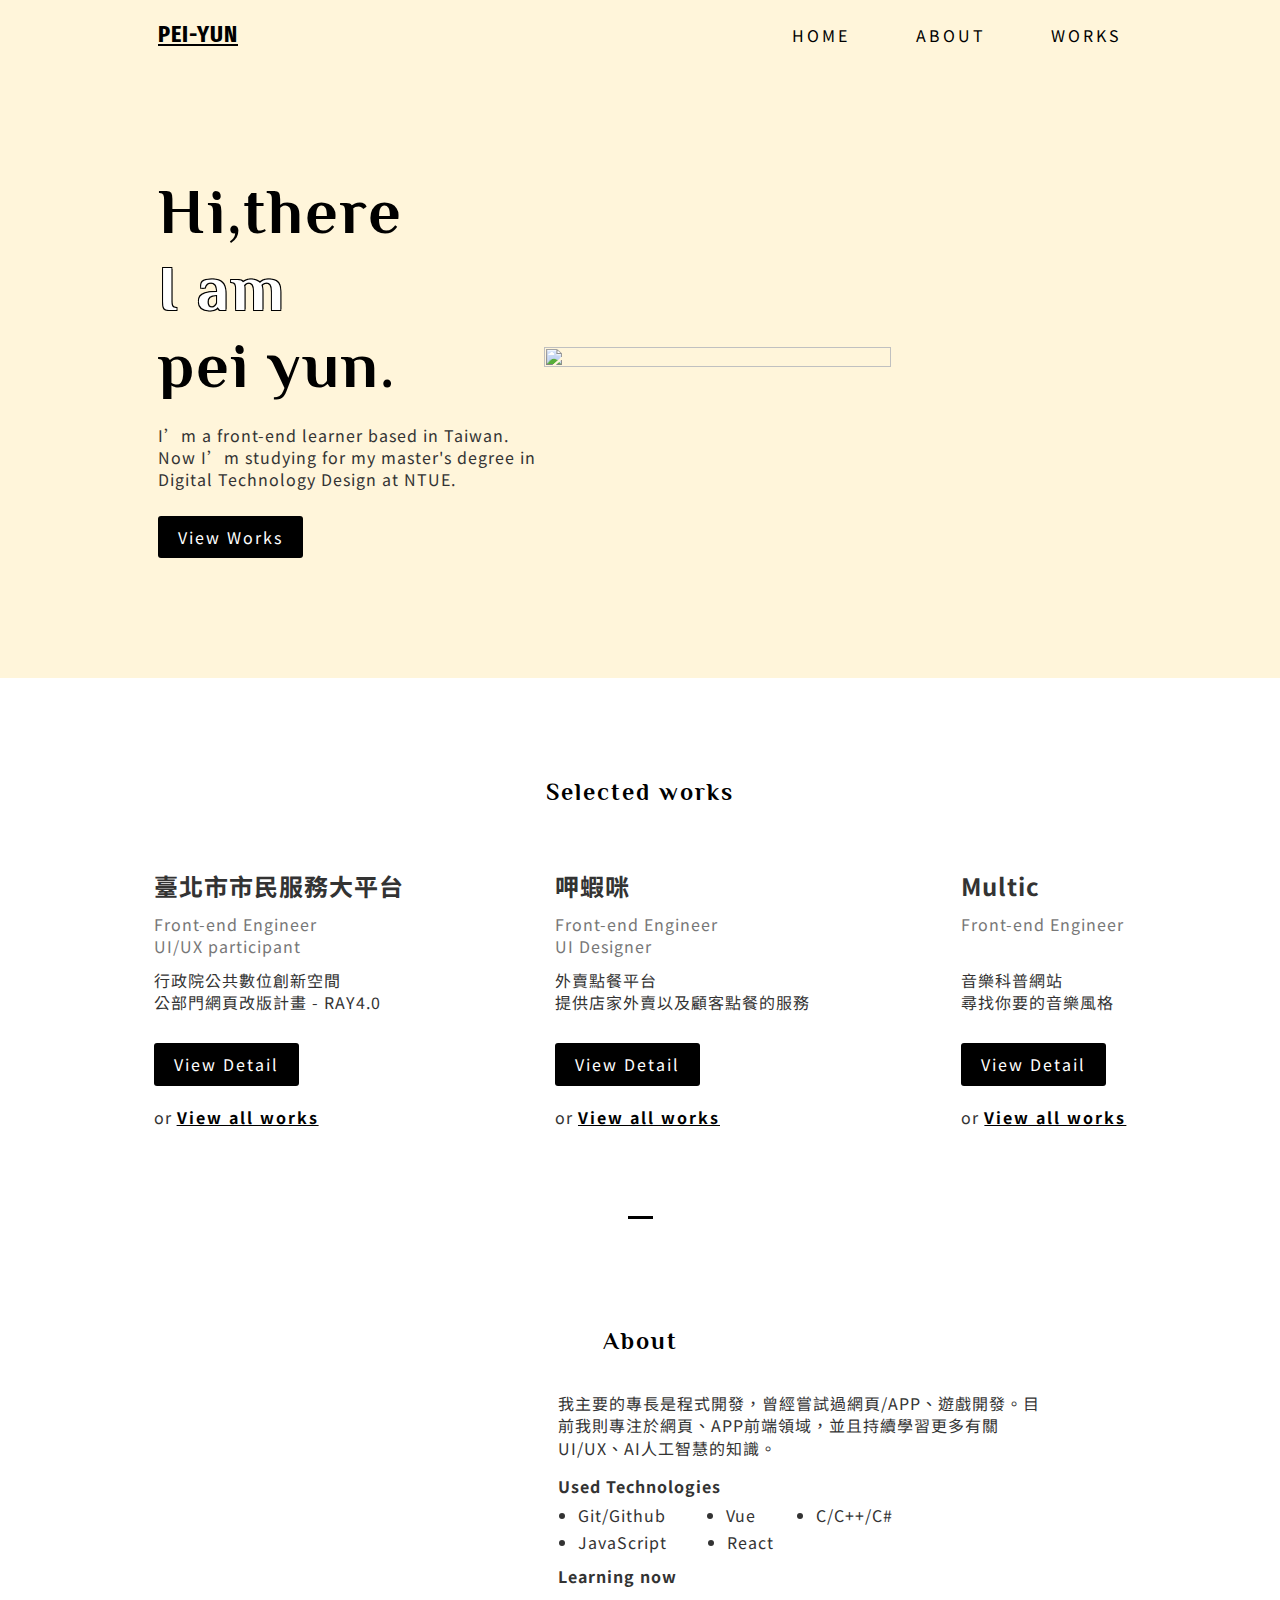
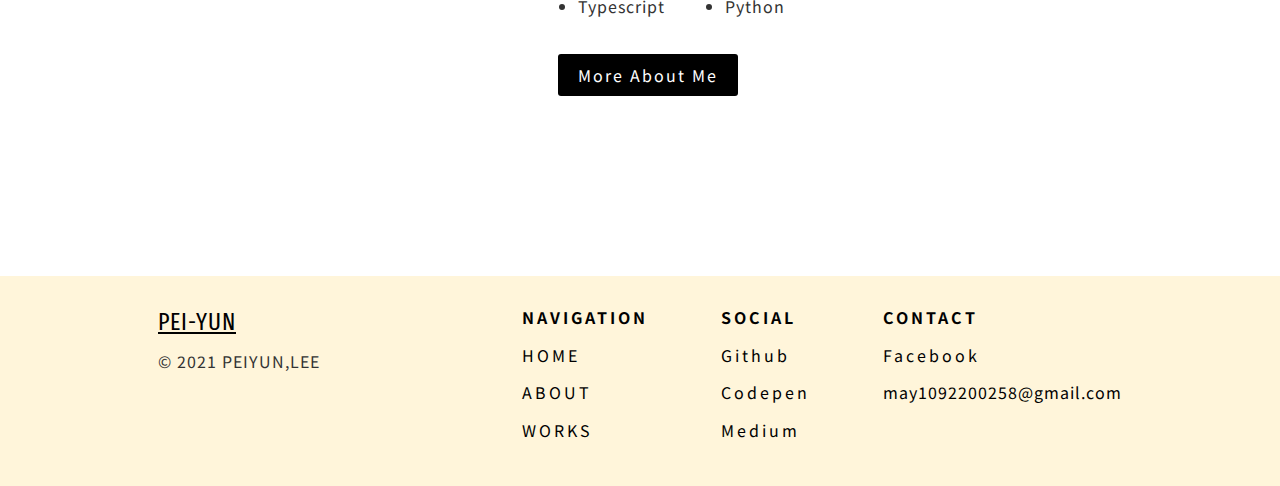
==== index.html @ 57c2bfaf "about" ====
<!DOCTYPE html>
<html lang="en">

<head>
    <meta charset="UTF-8">
    <meta http-equiv="X-UA-Compatible" content="IE=edge">
    <meta name="viewport" content="width=device-width, initial-scale=1.0">
    <title>Peiyun's website</title>
    <link rel="stylesheet" href="css/normalize.css">
    <link rel="stylesheet" href="css/style.css">
    <link rel="stylesheet" href="css/header.css">
    <link rel="stylesheet" href="css/home.css">
    <link rel="stylesheet" href="css/footer.css">
</head>

<body>
    <header>
        <div id="header-content" class="header-content wrapper-content">
            <h1 class="logo">PEI-YUN</h1>
            <div id="hamburger" class="wrapper-hamburger">
                <div class="cross-button-top cross-button"></div>
                <div class="cross-button-bottom cross-button"></div>
            </div>
            <nav class="header-nav">
                <a href="" class="link-text">HOME</a>
                <a href="./about.html" class="link-text">ABOUT</a>
                <a href="./works.html" class="link-text">WORKS</a>
            </nav>
        </div>
    </header>
    <main>
        <section class="section-primary">
            <div class="primary-content wrapper-content">
                <div class="wrapper-primary-text">
                    <h2 class="primary__title section__title">Hi,there<br><span class="section__title">I
                            am</span><br>pei yun.</h2>
                    <p class="primary__text">I’m a front-end learner based in Taiwan.<br>
                        Now I’m studying for my master's degree in Digital Technology Design at NTUE.
                    </p>
                    <a href="./works.html" class="primary__link-button link-button">View Works</a>
                    <div class="primary__social">
                        <img src="assets/images/github.png" alt="">
                        <img src="assets/images/codepen.png" alt="">
                        <img src="assets/images/facebook.png" alt="">
                        <img src="assets/images/medium.png" alt="">
                    </div>
                </div>
                <img class="primary__main-img" src="assets/images/headerimg.png" alt="">
            </div>
        </section>
        <section class="section-selected-works">
            <div class="secondary-content wrapper-content">
                <h2 class="secondary__title section__title">Selected works</h2>
                <div class="wrapper-selected-works">
                    <div class="wrapper-work">
                        <img src="assets/images/selected-work-1.png" alt="">
                        <div class="wrapper-work-text">
                            <h3 class="work__title">臺北市市民服務大平台</h3>
                            <div class="work__position">Front-end Engineer<br>UI/UX participant</div>
                            <div>行政院公共數位創新空間<br>公部門網頁改版計畫 - RAY4.0</div>
                            <a href="./work.html?id=0" class="work__link-button link-button">View Detail</a>
                            <div>or <a href="./works.html" class="work__link link-text">View all works</a></div>
                        </div>
                    </div>
                    <div class="wrapper-work">
                        <img src="assets/images/selected-work-2.png" alt="">
                        <div class="wrapper-work-text">
                            <h3 class="work__title">呷蝦咪</h3>
                            <div class="work__position">Front-end Engineer<br>UI Designer</div>
                            <div>外賣點餐平台<br>提供店家外賣以及顧客點餐的服務</div>
                            <a href="" class="work__link-button link-button">View Detail</a>
                            <div>or <a href="./works.html" class="work__link link-text">View all works</a></div>
                        </div>
                    </div>
                    <div class="wrapper-work">
                        <img src="assets/images/selected-work-3.png" alt="">
                        <div class="wrapper-work-text">
                            <h3 class="work__title">Multic</h3>
                            <div class="work__position">Front-end Engineer</div>
                            <div>音樂科普網站<br>尋找你要的音樂風格</div>
                            <a href="" class="work__link-button link-button">View Detail</a>
                            <div>or <a href="./works.html" class="work__link link-text">View all works</a></div>
                        </div>
                    </div>
                </div>
            </div>
        </section>
        <hr>
        <section class="section-about">
            <div class="secondary-content wrapper-content">
                <h2 class="secondary__title section__title">About</h2>
                <div class="wrapper-about">
                    <img class="about__img" src="assets/images/me-big.png" alt="">
                    <div class="wrapper-about-text">
                        <p>
                            我主要的專長是程式開發，曾經嘗試過網頁/APP、遊戲開發。目前我則專注於網頁、APP前端領域，並且持續學習更多有關UI/UX、AI人工智慧的知識。</p>
                        <div class="about__title">Used Technologies</div>
                        <ul class="about__skill-list">
                            <li class="about__skill-item">Git/Github</li>
                            <li class="about__skill-item">Vue</li>
                            <li class="about__skill-item">C/C++/C#</li>
                            <li class="about__skill-item">JavaScript</li>
                            <li class="about__skill-item">React</li>
                        </ul>
                        <div class="about__title">Learning now</div>
                        <ul class="about__skill-list">
                            <li class="about__skill-item">Typescript</li>
                            <li class="about__skill-item">Python</li>
                        </ul>
                        <a href="" class="about__link-button link-button">More About Me</a>
                    </div>
                </div>
            </div>
        </section>
    </main>
    <footer>
        <div class="footer-content wrapper-content">
            <div>
                <div class="logo">PEI-YUN</div>
                <div class="footer__license">© 2021 PEIYUN,LEE</div>
            </div>
            <nav>
                <div class="footer-nav-list">
                    <div class="footer-nav-list__title">NAVIGATION</div>
                    <a href="" class="footer-nav-list__text link-text">HOME</a>
                    <a href="./about.html" class="footer-nav-list__text link-text">ABOUT</a>
                    <a href="./works.html" class="footer-nav-list__text link-text">WORKS</a>
                </div>
                <div class="footer-nav-list">
                    <div class="footer-nav-list__title">SOCIAL</div>
                    <a href="https://github.com/peiyunlee" class="footer-nav-list__text link-text" target="_blank">Github</a>
                    <a href="https://codepen.io/may3256" class="footer-nav-list__text link-text" target="_blank">Codepen</a>
                    <a href="" class="footer-nav-list__text link-text" target="_blank">Medium</a>
                </div>
                <div class="footer-nav-list">
                    <div class="footer-nav-list__title">CONTACT</div>
                    <a href="https://www.facebook.com/may3256" class="footer-nav-list__text link-text" target="_blank">Facebook</a>
                    <div class="footer-nav-list__text">may1092200258@gmail.com</div>
                </div>
            </nav>
        </div>
    </footer>
    <script src="js/index.js"></script>
</body>
</html>
---- css/style.css ----
@import url("https://fonts.googleapis.com/css2?family=Noto+Sans+TC:wght@400;500;700&family=Fira+Sans+Extra+Condensed:ital,wght@1,700&family=Philosopher:wght@700&display=swap");
body {
  margin: 0;
  font-family: "Noto sans TC", sans-serif;
  letter-spacing: 1px;
  color: #333;
  line-height: 1.4;
}

a {
  text-decoration: none;
  color: #000;
}

.wrapper-content {
  box-sizing: border-box;
  position: relative;
  width: 100%;
  max-width: 1024px;
  margin: 0 auto;
}

@media screen and (max-width: 1023px) {
  .wrapper-content {
    max-width: auto;
  }
}

.section__title {
  font-family: "Philosopher";
  font-weight: bold;
  color: #000;
  letter-spacing: 2px;
  line-height: 1.2;
}

hr {
  width: 25px;
  background-color: #000;
  height: 3px;
  border: none;
}
---- css/header.css ----
header{
  background-color: #fff5da;
}

.header-white {
  background-color: white;
}

.header-content {
  width: 100%;
  background-color: #fff5da;
  height: 70px;
  padding-left: 30px;
  padding-right: 30px;
  display: flex;
  justify-content: space-between;
  align-items: center;
}

.header-content-white {
  background-color: white;
}

.logo {
  font-family: "Fira Sans Extra Condensed", sans-serif;
  color: #000;
  font-size: 24px;
  text-decoration: underline;
}

.header-nav {
  width: 330px;
  display: flex;
  justify-content: space-between;
}

.link-text {
  letter-spacing: 3px;
}

.link-text:hover {
  transition: all 0.2s;
  color: #ffb500;
}

@media screen and (max-width: 767px) {

  .header-content {
    transition: background-color 0.2s;
  }

  .wrapper-hamburger {
    height: 15px;
    display: flex;
    flex-direction: column;
    justify-content: space-between;
    cursor: pointer;
  }

  .cross-button {
    width: 30px;
    height: 3px;
    background-color: #333;
    transition: all 0.2s;
  }

  .header-nav {
    display: none;
  }

  .header-content_active {
    background-color: #333;
    height: 100vh;
    display: flex;
    flex-wrap: wrap;
    justify-content: space-between;
    align-content: flex-start;
    align-items: center;
    padding-bottom: 20px;
  }

  .header-content_active .header-nav {
    width: 100%;
    display: flex;
    flex-direction: column;
    align-items: center;
    margin-top: 20vh;
  }

  .header-content_active .logo {
    color: white;
  }

  .header-content_active .link-text {
    color: white;
    font-size: 36px;
    margin-bottom: 50px;
  }

  .header-content_active .wrapper-hamburger {
    height: 30px;
    justify-content: center;
  }

  .header-content_active .cross-button {
    background-color: white;
  }

  .header-content_active .cross-button-top {
    transform: rotate(45deg) translateY(2px);
  }

  .header-content_active .cross-button-bottom {
    transform: rotate(-45deg) translateY(-2px);
  }
}
---- css/home.css ----
/* primary */

.section-primary{
  background-color: #fff5da;
}

.primary-content {
    background-color: #fff5da;
    display: flex;
    justify-content: center;
    align-items: center;
    padding-top: 50px;
    padding-bottom: 80px;
    padding-left: 30px;
    padding-right: 30px;
  }
  
  .wrapper-primary-text {
    width: 40%;
  }
  
  .primary__main-img {
    width: 60%;
    height: 100%;
  }
  
  .primary__title {
    font-size: 64px;
    margin-bottom: 20px;
  }
  
  .primary__title > span {
    color: white;
    text-shadow: -1px -1px 0 #000, 1px -1px 0 #000, -1px 1px 0 #000,
      1px 1px 0 #000;
  }
  
  .primary__text {
    margin-bottom: 25px;
  }
  
  .link-button {
    display: inline-block;
    letter-spacing: 2px;
    background-color: #000;
    color: white;
    border-radius: 3px;
    padding: 10px 20px;
  }
  
  .link-button:hover {
    background-color: #ffb500;
    transition: all 0.2s;
  }
  
  .primary__link-button {
    margin-bottom: 40px;
  }
  
  .primary__social {
    width: 150px;
    display: flex;
    justify-content: space-between;
    align-items: center;
  }

  .primary__social img{
    cursor: pointer;
  }
  
  @media screen and (max-width: 1023px) and (min-width: 768px) {
    .primary-content {
      padding-bottom: 0;
    }
  
    .wrapper-primary-text {
      width: 50%;
      padding-bottom: 80px;
    }
  
    .primary__main-img {
      width: 50%;
      align-self: flex-end;
    }
  }
  
  @media screen and (max-width: 767px) {
    .primary-content {
      flex-direction: column;
      padding-bottom: 0;
      padding-top: 70px;
    }
    .wrapper-primary-text {
      width: 90%;
    }
  
    .primary__title {
      font-size: 48px;
    }
  
    .primary__social {
      display: none;
    }
  
    .primary__main-img {
      width: 80%;
      align-self: center;
    }
  }
  
  /* selected works */
  
  .secondary-content {
    padding-top: 80px;
    padding-bottom: 80px;
    display: flex;
    flex-direction: column;
    align-items: center;
  }
  
  .wrapper-selected-works {
    width: 95%;
    display: flex;
    justify-content: space-between;
  }
  
  .work__title {
    font-size: 24px;
    margin-top: 20px;
    margin-bottom: 10px;
  }
  
  .work__position {
    height: 46px;
    color: #777;
    margin-bottom: 10px;
  }
  
  .work__link-button {
    margin-top: 30px;
    margin-bottom: 20px;
  }
  
  .work__link {
    text-decoration: underline;
    font-weight: bold;
    letter-spacing: 2px;
  }
  
  @media screen and (max-width: 1023px) and (min-width: 768px) {
    .wrapper-selected-works {
      width: 600px;
      flex-direction: column;
      justify-content: flex-start;
    }
    .wrapper-work {
      display: flex;
      margin-bottom: 50px;
    }
    .wrapper-work-text {
      display: flex;
      flex-direction: column;
      align-items: flex-start;
      margin-left: 30px;
    }
    .work__title {
      margin-top: 0;
    }
  }
  
  @media screen and (max-width: 767px) {
    .wrapper-selected-works {
      width: 300px;
      flex-direction: column;
    }
    .work__title {
      font-size: 20px;
    }
    .wrapper-work {
      margin-bottom: 50px;
    }
  }
  
  /* about */
  
  .wrapper-about {
    width: 80%;
    display: flex;
    align-items: flex-start;
    justify-content: space-between;
  }
  
  .wrapper-about-text {
    width: 60%;
  }
  
  .about__img {
    margin-top: 40px;
  }
  
  .about__title {
    font-weight: bold;
    margin-top: 10px;
  }
  
  .about__skill-list {
    display: flex;
    flex-wrap: wrap;
    margin: 5px 0;
    padding-left: 20px;
  }
  
  .about__skill-item {
    margin: 2px 60px 2px 0;
  }
  
  .about__link-button {
    margin-top: 30px;
  }
  
  @media screen and (max-width: 1023px) and (min-width: 768px) {
    .wrapper-about {
      max-width: 820px;
      width: 90%;
    }
  }
  
  @media screen and (max-width: 767px) {
    .wrapper-about {
      width: 95%;
      flex-direction: column;
      align-items: center;
      justify-content: flex-start;
    }
  
    .wrapper-about-text {
      width: 80%;
      margin-top: 50px;
    }
  }
---- css/footer.css ----
/* footer */

footer {
  background-color: #fff5da;
    margin-top: 100px;
  }
  
  .footer-content {
    background-color: #fff5da;
    padding: 30px;
    display: flex;
    justify-content: space-between;
  }
  
  footer nav {
    width: 600px;
    display: flex;
    justify-content: space-between;
  }
  
  .footer-nav-list {
    color: #000;
    display: flex;
    flex-direction: column;
  }
  
  .footer__license {
    margin-top: 10px;
  }
  
  .footer-nav-list__title {
    font-weight: bold;
    margin-bottom: 15px;
    letter-spacing: 3px;
  }
  
  .footer-nav-list__text {
    margin-bottom: 15px;
  }
  
  @media screen and (max-width: 1023px) and (min-width: 768px) {
    .footer-content {
      flex-direction: column;
      justify-content: flex-start;
      width: fit-content;
    }
  
    footer nav {
      margin-top: 30px;
    }
  }
  
  @media screen and (max-width: 767px) {
    .footer-content {
      width: 100%;
      flex-direction: column;
      justify-content: flex-start;
    }
  
    footer nav {
      width: 100%;
      flex-direction: column;
      margin-top: 30px;
    }
  
    .footer-nav-list {
      margin-top: 30px;
    }
  }
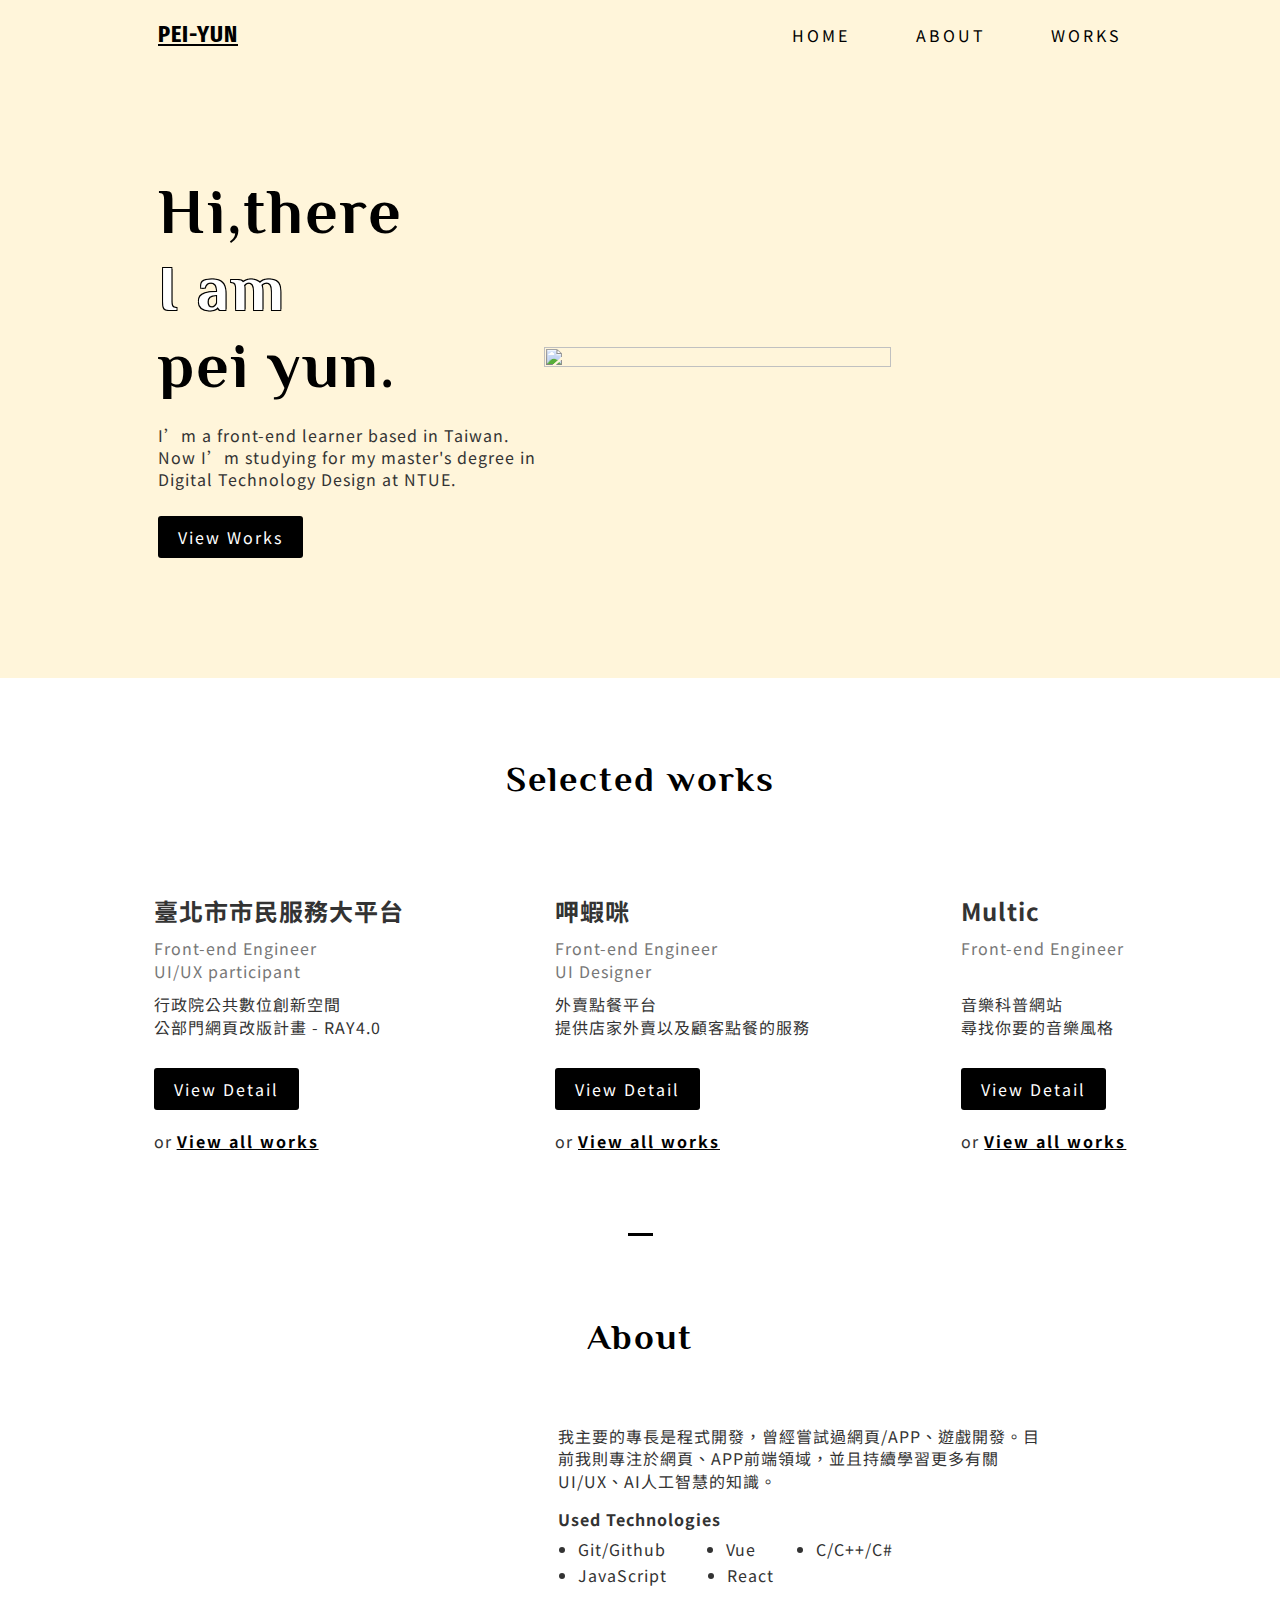
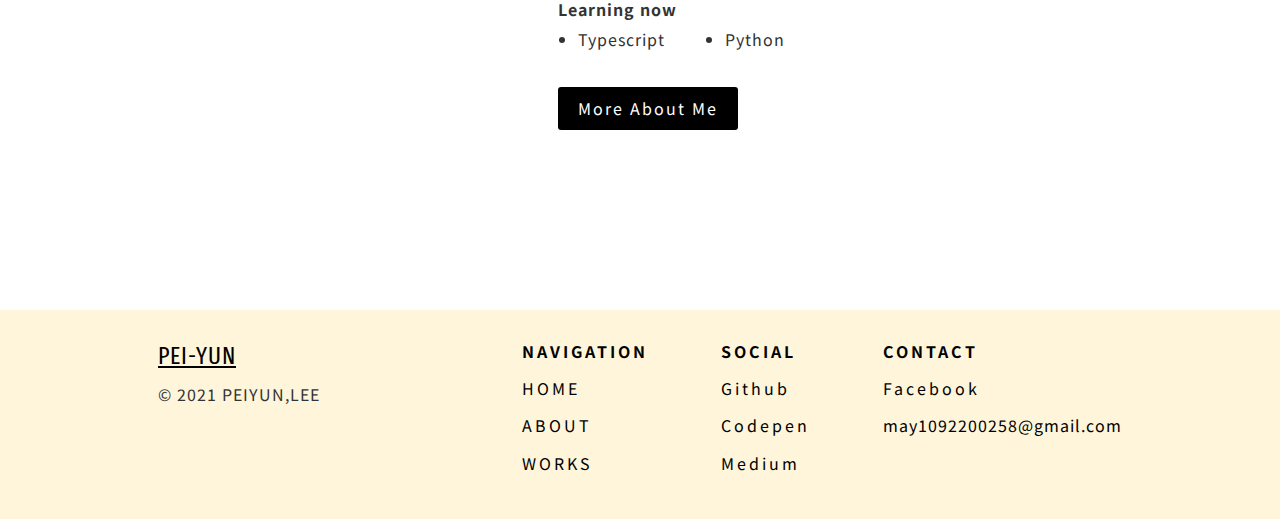
==== commit 435e1a09: "add game work" ====
--- a/index.html
+++ b/index.html
@@ -85,7 +85,7 @@
                 </div>
             </div>
         </section>
-        <hr>
+        <div class="hr"></div>
         <section class="section-about">
             <div class="secondary-content wrapper-content">
                 <h2 class="secondary__title section__title">About</h2>
@@ -128,13 +128,16 @@
                 </div>
                 <div class="footer-nav-list">
                     <div class="footer-nav-list__title">SOCIAL</div>
-                    <a href="https://github.com/peiyunlee" class="footer-nav-list__text link-text" target="_blank">Github</a>
-                    <a href="https://codepen.io/may3256" class="footer-nav-list__text link-text" target="_blank">Codepen</a>
+                    <a href="https://github.com/peiyunlee" class="footer-nav-list__text link-text"
+                        target="_blank">Github</a>
+                    <a href="https://codepen.io/may3256" class="footer-nav-list__text link-text"
+                        target="_blank">Codepen</a>
                     <a href="" class="footer-nav-list__text link-text" target="_blank">Medium</a>
                 </div>
                 <div class="footer-nav-list">
                     <div class="footer-nav-list__title">CONTACT</div>
-                    <a href="https://www.facebook.com/may3256" class="footer-nav-list__text link-text" target="_blank">Facebook</a>
+                    <a href="https://www.facebook.com/may3256" class="footer-nav-list__text link-text"
+                        target="_blank">Facebook</a>
                     <div class="footer-nav-list__text">may1092200258@gmail.com</div>
                 </div>
             </nav>
@@ -142,4 +145,5 @@
     </footer>
     <script src="js/index.js"></script>
 </body>
+
 </html>--- a/css/style.css
+++ b/css/style.css
@@ -34,9 +34,10 @@
   line-height: 1.2;
 }
 
-hr {
+.hr {
   width: 25px;
   background-color: #000;
   height: 3px;
   border: none;
+  margin: 0 auto;
 }--- a/css/home.css
+++ b/css/home.css
@@ -1,240 +1,252 @@
 /* primary */
 
-.section-primary{
+.section-primary {
   background-color: #fff5da;
 }
 
 .primary-content {
-    background-color: #fff5da;
+  background-color: #fff5da;
+  display: flex;
+  justify-content: center;
+  align-items: center;
+  padding-top: 50px;
+  padding-bottom: 80px;
+  padding-left: 30px;
+  padding-right: 30px;
+}
+
+.wrapper-primary-text {
+  width: 40%;
+}
+
+.primary__main-img {
+  width: 60%;
+  height: 100%;
+}
+
+.primary__title {
+  font-size: 64px;
+  margin-bottom: 20px;
+}
+
+.primary__title > span {
+  color: white;
+  text-shadow: -1px -1px 0 #000, 1px -1px 0 #000, -1px 1px 0 #000,
+    1px 1px 0 #000;
+}
+
+.primary__text {
+  margin-bottom: 25px;
+}
+
+.link-button {
+  display: inline-block;
+  letter-spacing: 2px;
+  background-color: #000;
+  color: white;
+  border-radius: 3px;
+  padding: 10px 20px;
+}
+
+.link-button:hover {
+  background-color: #ffb500;
+  transition: all 0.2s;
+}
+
+.primary__link-button {
+  margin-bottom: 40px;
+}
+
+.primary__social {
+  width: 150px;
+  display: flex;
+  justify-content: space-between;
+  align-items: center;
+}
+
+.primary__social img {
+  cursor: pointer;
+}
+
+@media screen and (max-width: 1023px) and (min-width: 768px) {
+  .primary-content {
+    padding-bottom: 0;
+  }
+
+  .wrapper-primary-text {
+    width: 50%;
+    padding-bottom: 80px;
+  }
+
+  .primary__main-img {
+    width: 50%;
+    align-self: flex-end;
+  }
+}
+
+@media screen and (max-width: 767px) {
+  .primary-content {
+    flex-direction: column;
+    padding-bottom: 0;
+    padding-top: 70px;
+  }
+  .wrapper-primary-text {
+    width: 90%;
+  }
+
+  .primary__title {
+    font-size: 48px;
+  }
+
+  .primary__social {
+    display: none;
+  }
+
+  .primary__main-img {
+    width: 80%;
+    align-self: center;
+  }
+}
+
+/* selected works */
+
+.secondary-content {
+  padding-top: 80px;
+  padding-bottom: 80px;
+  display: flex;
+  flex-direction: column;
+  align-items: center;
+}
+
+.secondary__title {
+  font-size: 36px;
+  margin-bottom: 50px;
+  margin-top: 0;
+}
+
+@media screen and (max-width: 767px) {
+  .secondary__title {
+    font-size: 28px;
+  }
+}
+
+.wrapper-selected-works {
+  width: 95%;
+  display: flex;
+  justify-content: space-between;
+}
+
+.work__title {
+  font-size: 24px;
+  margin-top: 20px;
+  margin-bottom: 10px;
+}
+
+.work__position {
+  height: 46px;
+  color: #777;
+  margin-bottom: 10px;
+}
+
+.work__link-button {
+  margin-top: 30px;
+  margin-bottom: 20px;
+}
+
+.work__link {
+  text-decoration: underline;
+  font-weight: bold;
+  letter-spacing: 2px;
+}
+
+@media screen and (max-width: 1023px) and (min-width: 768px) {
+  .wrapper-selected-works {
+    width: 600px;
+    flex-direction: column;
+    justify-content: flex-start;
+  }
+  .wrapper-work {
     display: flex;
-    justify-content: center;
+    margin-bottom: 50px;
+  }
+  .wrapper-work-text {
+    display: flex;
+    flex-direction: column;
+    align-items: flex-start;
+    margin-left: 30px;
+  }
+  .work__title {
+    margin-top: 0;
+  }
+}
+
+@media screen and (max-width: 767px) {
+  .wrapper-selected-works {
+    width: 300px;
+    flex-direction: column;
+  }
+  .work__title {
+    font-size: 20px;
+  }
+  .wrapper-work {
+    margin-bottom: 50px;
+  }
+}
+
+/* about */
+
+.wrapper-about {
+  width: 80%;
+  display: flex;
+  align-items: flex-start;
+  justify-content: space-between;
+}
+
+.wrapper-about-text {
+  width: 60%;
+}
+
+.about__img {
+  margin-top: 40px;
+}
+
+.about__title {
+  font-weight: bold;
+  margin-top: 10px;
+}
+
+.about__skill-list {
+  display: flex;
+  flex-wrap: wrap;
+  margin: 5px 0;
+  padding-left: 20px;
+}
+
+.about__skill-item {
+  margin: 2px 60px 2px 0;
+}
+
+.about__link-button {
+  margin-top: 30px;
+}
+
+@media screen and (max-width: 1023px) and (min-width: 768px) {
+  .wrapper-about {
+    max-width: 820px;
+    width: 90%;
+  }
+}
+
+@media screen and (max-width: 767px) {
+  .wrapper-about {
+    width: 95%;
+    flex-direction: column;
     align-items: center;
-    padding-top: 50px;
-    padding-bottom: 80px;
-    padding-left: 30px;
-    padding-right: 30px;
-  }
-  
-  .wrapper-primary-text {
-    width: 40%;
-  }
-  
-  .primary__main-img {
-    width: 60%;
-    height: 100%;
-  }
-  
-  .primary__title {
-    font-size: 64px;
-    margin-bottom: 20px;
-  }
-  
-  .primary__title > span {
-    color: white;
-    text-shadow: -1px -1px 0 #000, 1px -1px 0 #000, -1px 1px 0 #000,
-      1px 1px 0 #000;
-  }
-  
-  .primary__text {
-    margin-bottom: 25px;
-  }
-  
-  .link-button {
-    display: inline-block;
-    letter-spacing: 2px;
-    background-color: #000;
-    color: white;
-    border-radius: 3px;
-    padding: 10px 20px;
-  }
-  
-  .link-button:hover {
-    background-color: #ffb500;
-    transition: all 0.2s;
-  }
-  
-  .primary__link-button {
-    margin-bottom: 40px;
-  }
-  
-  .primary__social {
-    width: 150px;
-    display: flex;
-    justify-content: space-between;
-    align-items: center;
-  }
-
-  .primary__social img{
-    cursor: pointer;
-  }
-  
-  @media screen and (max-width: 1023px) and (min-width: 768px) {
-    .primary-content {
-      padding-bottom: 0;
-    }
-  
-    .wrapper-primary-text {
-      width: 50%;
-      padding-bottom: 80px;
-    }
-  
-    .primary__main-img {
-      width: 50%;
-      align-self: flex-end;
-    }
-  }
-  
-  @media screen and (max-width: 767px) {
-    .primary-content {
-      flex-direction: column;
-      padding-bottom: 0;
-      padding-top: 70px;
-    }
-    .wrapper-primary-text {
-      width: 90%;
-    }
-  
-    .primary__title {
-      font-size: 48px;
-    }
-  
-    .primary__social {
-      display: none;
-    }
-  
-    .primary__main-img {
-      width: 80%;
-      align-self: center;
-    }
-  }
-  
-  /* selected works */
-  
-  .secondary-content {
-    padding-top: 80px;
-    padding-bottom: 80px;
-    display: flex;
-    flex-direction: column;
-    align-items: center;
-  }
-  
-  .wrapper-selected-works {
-    width: 95%;
-    display: flex;
-    justify-content: space-between;
-  }
-  
-  .work__title {
-    font-size: 24px;
-    margin-top: 20px;
-    margin-bottom: 10px;
-  }
-  
-  .work__position {
-    height: 46px;
-    color: #777;
-    margin-bottom: 10px;
-  }
-  
-  .work__link-button {
-    margin-top: 30px;
-    margin-bottom: 20px;
-  }
-  
-  .work__link {
-    text-decoration: underline;
-    font-weight: bold;
-    letter-spacing: 2px;
-  }
-  
-  @media screen and (max-width: 1023px) and (min-width: 768px) {
-    .wrapper-selected-works {
-      width: 600px;
-      flex-direction: column;
-      justify-content: flex-start;
-    }
-    .wrapper-work {
-      display: flex;
-      margin-bottom: 50px;
-    }
-    .wrapper-work-text {
-      display: flex;
-      flex-direction: column;
-      align-items: flex-start;
-      margin-left: 30px;
-    }
-    .work__title {
-      margin-top: 0;
-    }
-  }
-  
-  @media screen and (max-width: 767px) {
-    .wrapper-selected-works {
-      width: 300px;
-      flex-direction: column;
-    }
-    .work__title {
-      font-size: 20px;
-    }
-    .wrapper-work {
-      margin-bottom: 50px;
-    }
-  }
-  
-  /* about */
-  
-  .wrapper-about {
+    justify-content: flex-start;
+  }
+
+  .wrapper-about-text {
     width: 80%;
-    display: flex;
-    align-items: flex-start;
-    justify-content: space-between;
-  }
-  
-  .wrapper-about-text {
-    width: 60%;
-  }
-  
-  .about__img {
-    margin-top: 40px;
-  }
-  
-  .about__title {
-    font-weight: bold;
-    margin-top: 10px;
-  }
-  
-  .about__skill-list {
-    display: flex;
-    flex-wrap: wrap;
-    margin: 5px 0;
-    padding-left: 20px;
-  }
-  
-  .about__skill-item {
-    margin: 2px 60px 2px 0;
-  }
-  
-  .about__link-button {
-    margin-top: 30px;
-  }
-  
-  @media screen and (max-width: 1023px) and (min-width: 768px) {
-    .wrapper-about {
-      max-width: 820px;
-      width: 90%;
-    }
-  }
-  
-  @media screen and (max-width: 767px) {
-    .wrapper-about {
-      width: 95%;
-      flex-direction: column;
-      align-items: center;
-      justify-content: flex-start;
-    }
-  
-    .wrapper-about-text {
-      width: 80%;
-      margin-top: 50px;
-    }
-  }+    margin-top: 50px;
+  }
+}
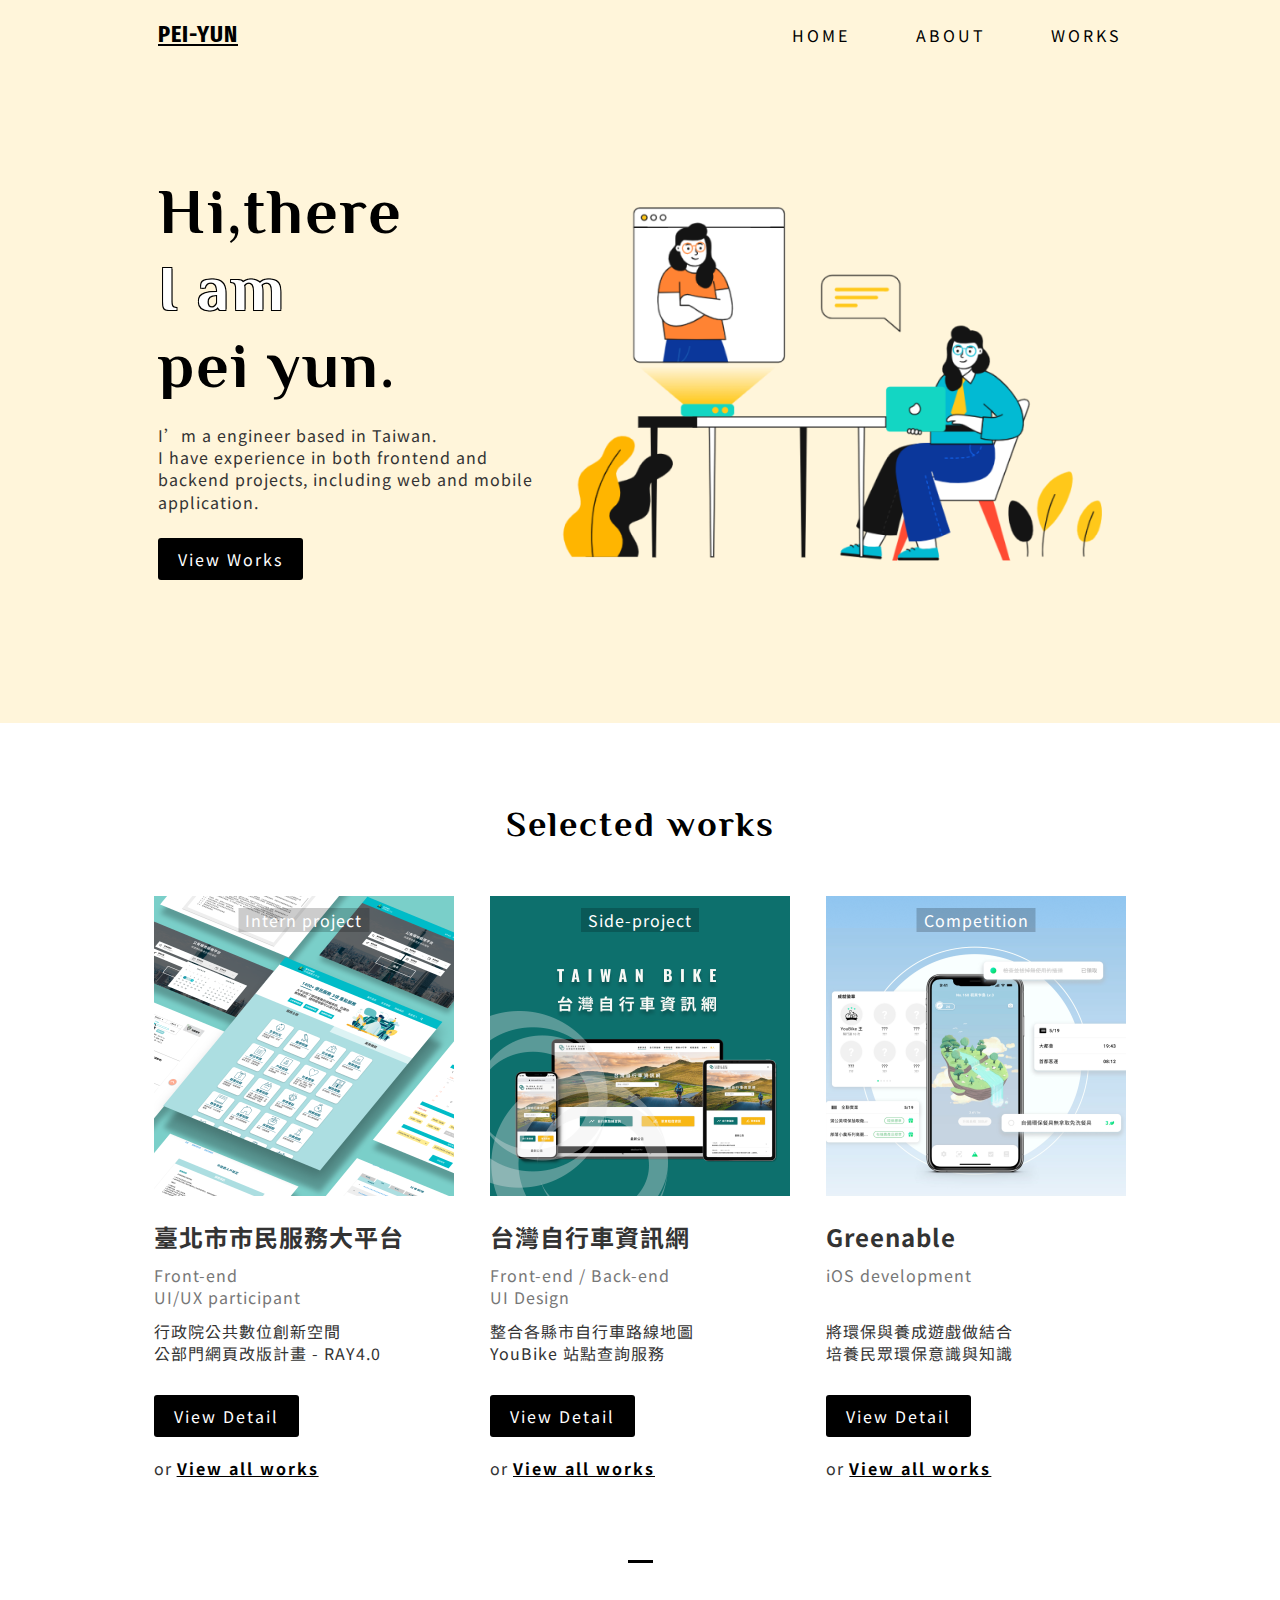
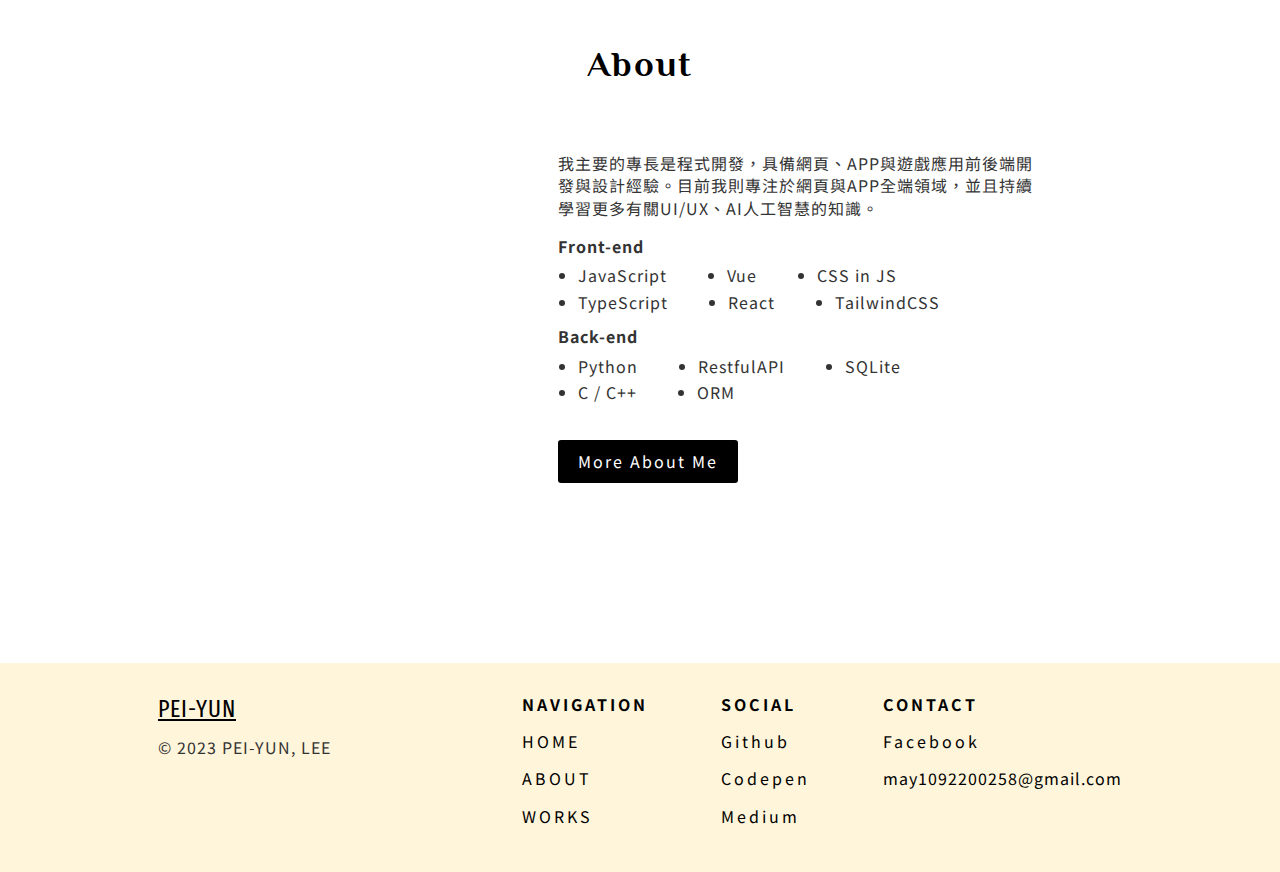
==== commit 12659d28: "update home" ====
--- a/index.html
+++ b/index.html
@@ -34,15 +34,25 @@
                 <div class="wrapper-primary-text">
                     <h2 class="primary__title section__title">Hi,there<br><span class="section__title">I
                             am</span><br>pei yun.</h2>
-                    <p class="primary__text">I’m a front-end learner based in Taiwan.<br>
-                        Now I’m studying for my master's degree in Digital Technology Design at NTUE.
+                    <p class="primary__text">
+                        I’m a engineer based in Taiwan.
+                        <br>
+                        I have experience in both frontend and backend projects, including web and mobile application.
                     </p>
                     <a href="./works.html" class="primary__link-button link-button">View Works</a>
                     <div class="primary__social">
-                        <img src="assets/images/github.png" alt="">
-                        <img src="assets/images/codepen.png" alt="">
-                        <img src="assets/images/facebook.png" alt="">
-                        <img src="assets/images/medium.png" alt="">
+                        <a href="https://github.com/peiyunlee" target="_blank">
+                            <img src="assets/images/github.png" alt="">
+                        </a>
+                        <a href="https://codepen.io/may3256" target="_blank">
+                            <img src="assets/images/codepen.png" alt="">
+                        </a>
+                        <a href="https://medium.com/@may1092200258" target="_blank">
+                            <img src="assets/images/medium.png" alt="">
+                        </a>
+                        <a href="https://www.facebook.com/may3256" target="_blank">
+                            <img src="assets/images/facebook.png" alt="">
+                        </a>
                     </div>
                 </div>
                 <img class="primary__main-img" src="assets/images/headerimg.png" alt="">
@@ -53,32 +63,41 @@
                 <h2 class="secondary__title section__title">Selected works</h2>
                 <div class="wrapper-selected-works">
                     <div class="wrapper-work">
-                        <img src="assets/images/selected-work-1.png" alt="">
+                        <div class="wrapper-work-cover">
+                            <span>Intern project</span>
+                            <img src="assets/images/selected-work-1.png" alt="">
+                        </div>
                         <div class="wrapper-work-text">
                             <h3 class="work__title">臺北市市民服務大平台</h3>
-                            <div class="work__position">Front-end Engineer<br>UI/UX participant</div>
+                            <div class="work__position">Front-end<br>UI/UX participant</div>
                             <div>行政院公共數位創新空間<br>公部門網頁改版計畫 - RAY4.0</div>
-                            <a href="./work.html?id=0" class="work__link-button link-button">View Detail</a>
+                            <a href="./work.html?work=0" class="work__link-button link-button">View Detail</a>
                             <div>or <a href="./works.html" class="work__link link-text">View all works</a></div>
                         </div>
                     </div>
                     <div class="wrapper-work">
-                        <img src="assets/images/selected-work-2.png" alt="">
+                        <div class="wrapper-work-cover">
+                            <span>Side-project</span>
+                            <img src="assets/images/selected-work-2.png" alt="">
+                        </div>
                         <div class="wrapper-work-text">
-                            <h3 class="work__title">呷蝦咪</h3>
-                            <div class="work__position">Front-end Engineer<br>UI Designer</div>
-                            <div>外賣點餐平台<br>提供店家外賣以及顧客點餐的服務</div>
-                            <a href="" class="work__link-button link-button">View Detail</a>
+                            <h3 class="work__title">台灣自行車資訊網</h3>
+                            <div class="work__position">Front-end / Back-end<br>UI Design</div>
+                            <div>整合各縣市自行車路線地圖<br>YouBike 站點查詢服務</div>
+                            <a href="./work.html?work=1" class="work__link-button link-button">View Detail</a>
                             <div>or <a href="./works.html" class="work__link link-text">View all works</a></div>
                         </div>
                     </div>
                     <div class="wrapper-work">
-                        <img src="assets/images/selected-work-3.png" alt="">
+                        <div class="wrapper-work-cover">
+                            <span>Competition</span>
+                            <img src="assets/images/selected-work-3.png" alt="">
+                        </div>
                         <div class="wrapper-work-text">
-                            <h3 class="work__title">Multic</h3>
-                            <div class="work__position">Front-end Engineer</div>
-                            <div>音樂科普網站<br>尋找你要的音樂風格</div>
-                            <a href="" class="work__link-button link-button">View Detail</a>
+                            <h3 class="work__title">Greenable</h3>
+                            <div class="work__position">iOS development</div>
+                            <div>將環保與養成遊戲做結合<br>培養民眾環保意識與知識</div>
+                            <a href="./work.html?work=2" class="work__link-button link-button">View Detail</a>
                             <div>or <a href="./works.html" class="work__link link-text">View all works</a></div>
                         </div>
                     </div>
@@ -93,21 +112,25 @@
                     <img class="about__img" src="assets/images/me-big.png" alt="">
                     <div class="wrapper-about-text">
                         <p>
-                            我主要的專長是程式開發，曾經嘗試過網頁/APP、遊戲開發。目前我則專注於網頁、APP前端領域，並且持續學習更多有關UI/UX、AI人工智慧的知識。</p>
-                        <div class="about__title">Used Technologies</div>
+                            我主要的專長是程式開發，具備網頁、APP與遊戲應用前後端開發與設計經驗。目前我則專注於網頁與APP全端領域，並且持續學習更多有關UI/UX、AI人工智慧的知識。</p>
+                        <div class="about__title">Front-end</div>
                         <ul class="about__skill-list">
-                            <li class="about__skill-item">Git/Github</li>
+                            <li class="about__skill-item">JavaScript</li>
                             <li class="about__skill-item">Vue</li>
-                            <li class="about__skill-item">C/C++/C#</li>
-                            <li class="about__skill-item">JavaScript</li>
+                            <li class="about__skill-item">CSS in JS</li>
+                            <li class="about__skill-item">TypeScript</li>
                             <li class="about__skill-item">React</li>
+                            <li class="about__skill-item">TailwindCSS</li>
                         </ul>
-                        <div class="about__title">Learning now</div>
+                        <div class="about__title">Back-end</div>
                         <ul class="about__skill-list">
-                            <li class="about__skill-item">Typescript</li>
                             <li class="about__skill-item">Python</li>
+                            <li class="about__skill-item">RestfulAPI</li>
+                            <li class="about__skill-item">SQLite</li>
+                            <li class="about__skill-item">C / C++</li>
+                            <li class="about__skill-item">ORM</li>
                         </ul>
-                        <a href="" class="about__link-button link-button">More About Me</a>
+                        <a href="./about.html" class="about__link-button link-button">More About Me</a>
                     </div>
                 </div>
             </div>
@@ -117,7 +140,7 @@
         <div class="footer-content wrapper-content">
             <div>
                 <div class="logo">PEI-YUN</div>
-                <div class="footer__license">© 2021 PEIYUN,LEE</div>
+                <div class="footer__license">© 2023 PEI-YUN, LEE</div>
             </div>
             <nav>
                 <div class="footer-nav-list">
--- a/css/style.css
+++ b/css/style.css
@@ -40,4 +40,18 @@
   height: 3px;
   border: none;
   margin: 0 auto;
+}
+
+.link-button {
+  display: inline-block;
+  letter-spacing: 2px;
+  background-color: #000;
+  color: white;
+  border-radius: 3px;
+  padding: 10px 20px;
+}
+
+.link-button:hover {
+  background-color: #ffb500;
+  transition: all 0.2s;
 }--- a/css/home.css
+++ b/css/home.css
@@ -39,20 +39,6 @@
   margin-bottom: 25px;
 }
 
-.link-button {
-  display: inline-block;
-  letter-spacing: 2px;
-  background-color: #000;
-  color: white;
-  border-radius: 3px;
-  padding: 10px 20px;
-}
-
-.link-button:hover {
-  background-color: #ffb500;
-  transition: all 0.2s;
-}
-
 .primary__link-button {
   margin-bottom: 40px;
 }
@@ -142,6 +128,26 @@
   margin-bottom: 10px;
 }
 
+.wrapper-work-cover{
+  position: relative;
+}
+
+.wrapper-work-cover img{
+  width: 300px;
+  height: 300px;
+}
+
+.wrapper-work-cover span{
+  position: absolute;
+  padding: 1px 7px;
+  background-color: rgba(0,0,0,.2);
+  color: white;
+  font-size: 16px;
+  margin-top: 12px;
+  left: 50%;
+  transform: translateX(-50%);
+}
+
 .work__position {
   height: 46px;
   color: #777;
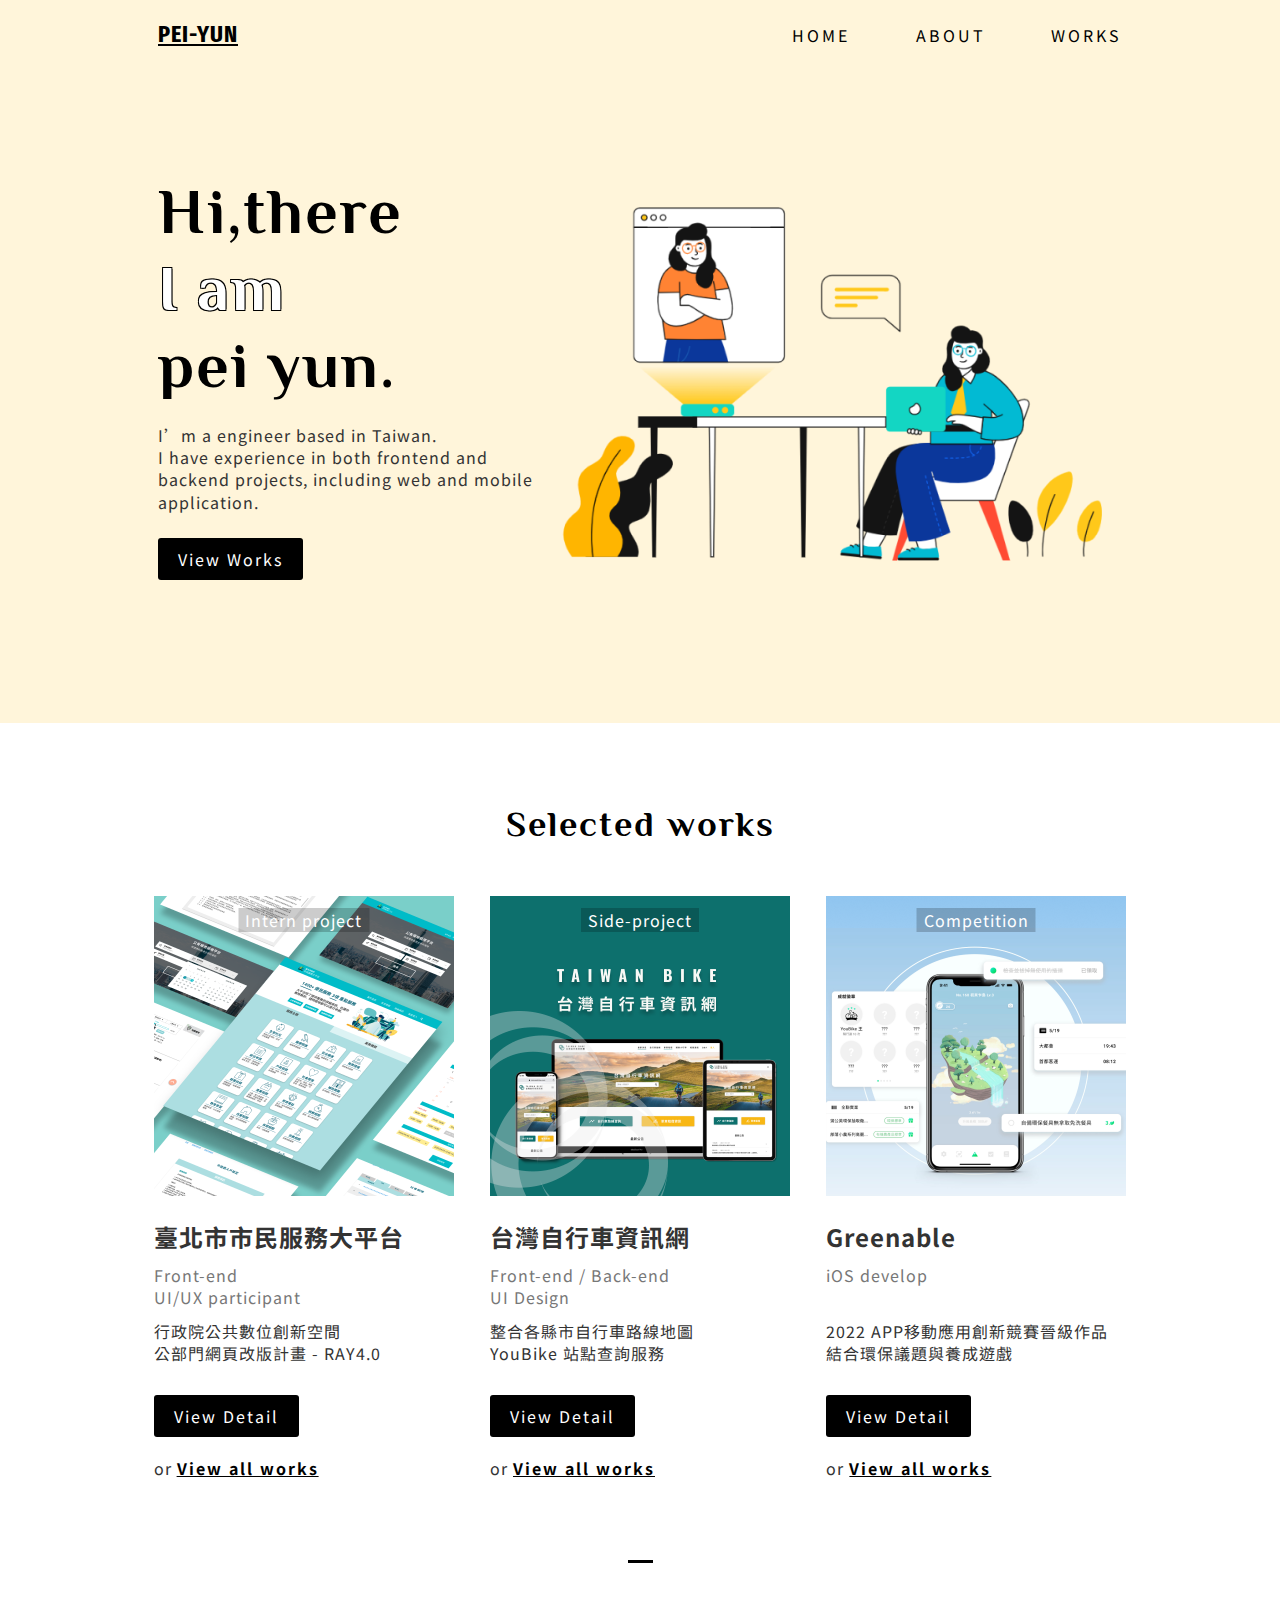
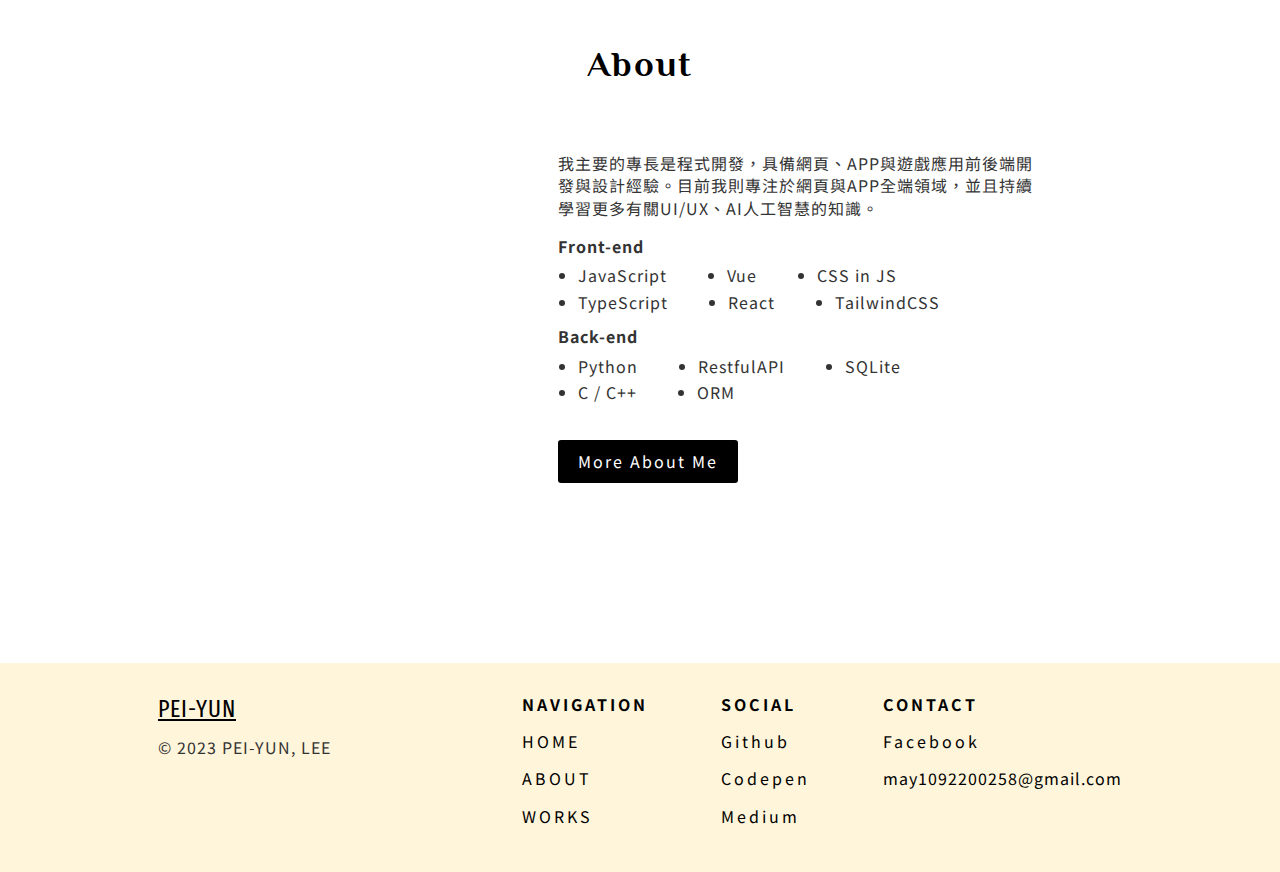
==== commit 0731bbee: "update works" ====
--- a/index.html
+++ b/index.html
@@ -95,8 +95,8 @@
                         </div>
                         <div class="wrapper-work-text">
                             <h3 class="work__title">Greenable</h3>
-                            <div class="work__position">iOS development</div>
-                            <div>將環保與養成遊戲做結合<br>培養民眾環保意識與知識</div>
+                            <div class="work__position">iOS develop</div>
+                            <div>2022 APP移動應用創新競賽晉級作品<br>結合環保議題與養成遊戲</div>
                             <a href="./work.html?work=2" class="work__link-button link-button">View Detail</a>
                             <div>or <a href="./works.html" class="work__link link-text">View all works</a></div>
                         </div>
@@ -155,7 +155,7 @@
                         target="_blank">Github</a>
                     <a href="https://codepen.io/may3256" class="footer-nav-list__text link-text"
                         target="_blank">Codepen</a>
-                    <a href="" class="footer-nav-list__text link-text" target="_blank">Medium</a>
+                    <a href="https://medium.com/@may1092200258" class="footer-nav-list__text link-text" target="_blank">Medium</a>
                 </div>
                 <div class="footer-nav-list">
                     <div class="footer-nav-list__title">CONTACT</div>
